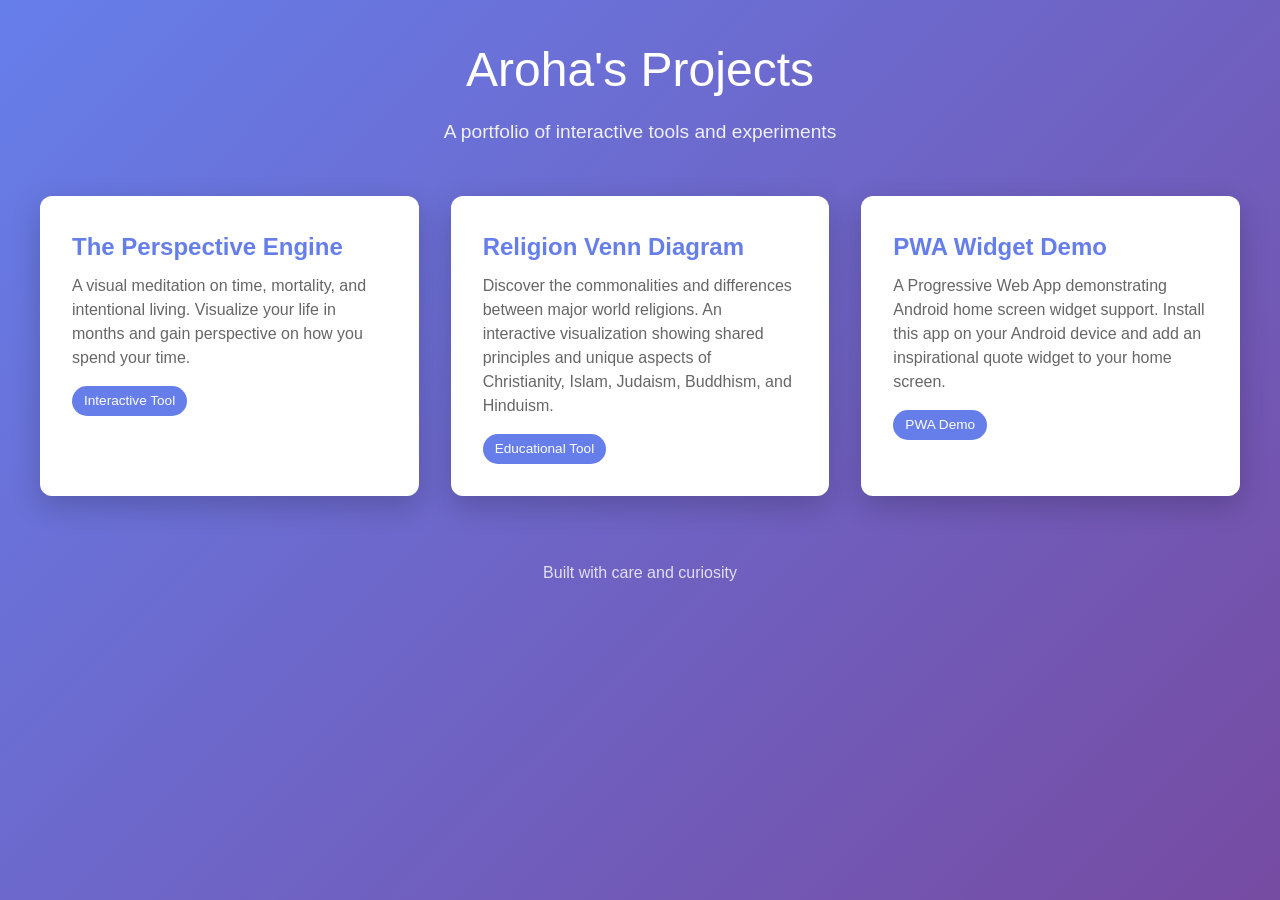
==== index.html @ a136aa9a "Remove Chromesthesia project and fix broken Word Color Synesthesia link" ====
<!DOCTYPE html>
<html lang="en">
<head>
    <meta charset="UTF-8">
    <meta name="viewport" content="width=device-width, initial-scale=1.0">
    <title>Aroha's Projects</title>
    <style>
        * {
            margin: 0;
            padding: 0;
            box-sizing: border-box;
        }

        body {
            font-family: -apple-system, BlinkMacSystemFont, 'Segoe UI', 'Roboto', 'Oxygen',
                'Ubuntu', 'Cantarell', 'Fira Sans', 'Droid Sans', 'Helvetica Neue', sans-serif;
            line-height: 1.6;
            background: linear-gradient(135deg, #667eea 0%, #764ba2 100%);
            min-height: 100vh;
            padding: 2rem;
        }

        .container {
            max-width: 1200px;
            margin: 0 auto;
        }

        header {
            text-align: center;
            color: white;
            margin-bottom: 3rem;
        }

        h1 {
            font-size: 3rem;
            font-weight: 300;
            margin-bottom: 0.5rem;
        }

        .subtitle {
            font-size: 1.2rem;
            opacity: 0.9;
        }

        .projects-grid {
            display: grid;
            grid-template-columns: repeat(auto-fill, minmax(300px, 1fr));
            gap: 2rem;
            margin-top: 2rem;
        }

        .project-card {
            background: white;
            border-radius: 12px;
            padding: 2rem;
            box-shadow: 0 10px 30px rgba(0, 0, 0, 0.2);
            transition: transform 0.3s ease, box-shadow 0.3s ease;
            text-decoration: none;
            color: inherit;
            display: block;
        }

        .project-card:hover {
            transform: translateY(-5px);
            box-shadow: 0 15px 40px rgba(0, 0, 0, 0.3);
        }

        .project-card h2 {
            font-size: 1.5rem;
            margin-bottom: 0.5rem;
            color: #667eea;
        }

        .project-card p {
            color: #666;
            line-height: 1.5;
        }

        .project-tag {
            display: inline-block;
            background: #667eea;
            color: white;
            padding: 0.25rem 0.75rem;
            border-radius: 20px;
            font-size: 0.85rem;
            margin-top: 1rem;
        }

        footer {
            text-align: center;
            color: white;
            margin-top: 4rem;
            opacity: 0.8;
        }
    </style>
</head>
<body>
    <div class="container">
        <header>
            <h1>Aroha's Projects</h1>
            <p class="subtitle">A portfolio of interactive tools and experiments</p>
        </header>

        <main>
            <div class="projects-grid">
                <a href="/perspective-engine/" class="project-card">
                    <h2>The Perspective Engine</h2>
                    <p>A visual meditation on time, mortality, and intentional living. Visualize your life in months and gain perspective on how you spend your time.</p>
                    <span class="project-tag">Interactive Tool</span>
                </a>

                <a href="/religion-venn-diagram/" class="project-card">
                    <h2>Religion Venn Diagram</h2>
                    <p>Discover the commonalities and differences between major world religions. An interactive visualization showing shared principles and unique aspects of Christianity, Islam, Judaism, Buddhism, and Hinduism.</p>
                    <span class="project-tag">Educational Tool</span>
                </a>

                <a href="/pwa-widget-demo/" class="project-card">
                    <h2>PWA Widget Demo</h2>
                    <p>A Progressive Web App demonstrating Android home screen widget support. Install this app on your Android device and add an inspirational quote widget to your home screen.</p>
                    <span class="project-tag">PWA Demo</span>
                </a>

                <!-- Future projects will be added here -->
            </div>
        </main>

        <footer>
            <p>Built with care and curiosity</p>
        </footer>
    </div>
</body>
</html>
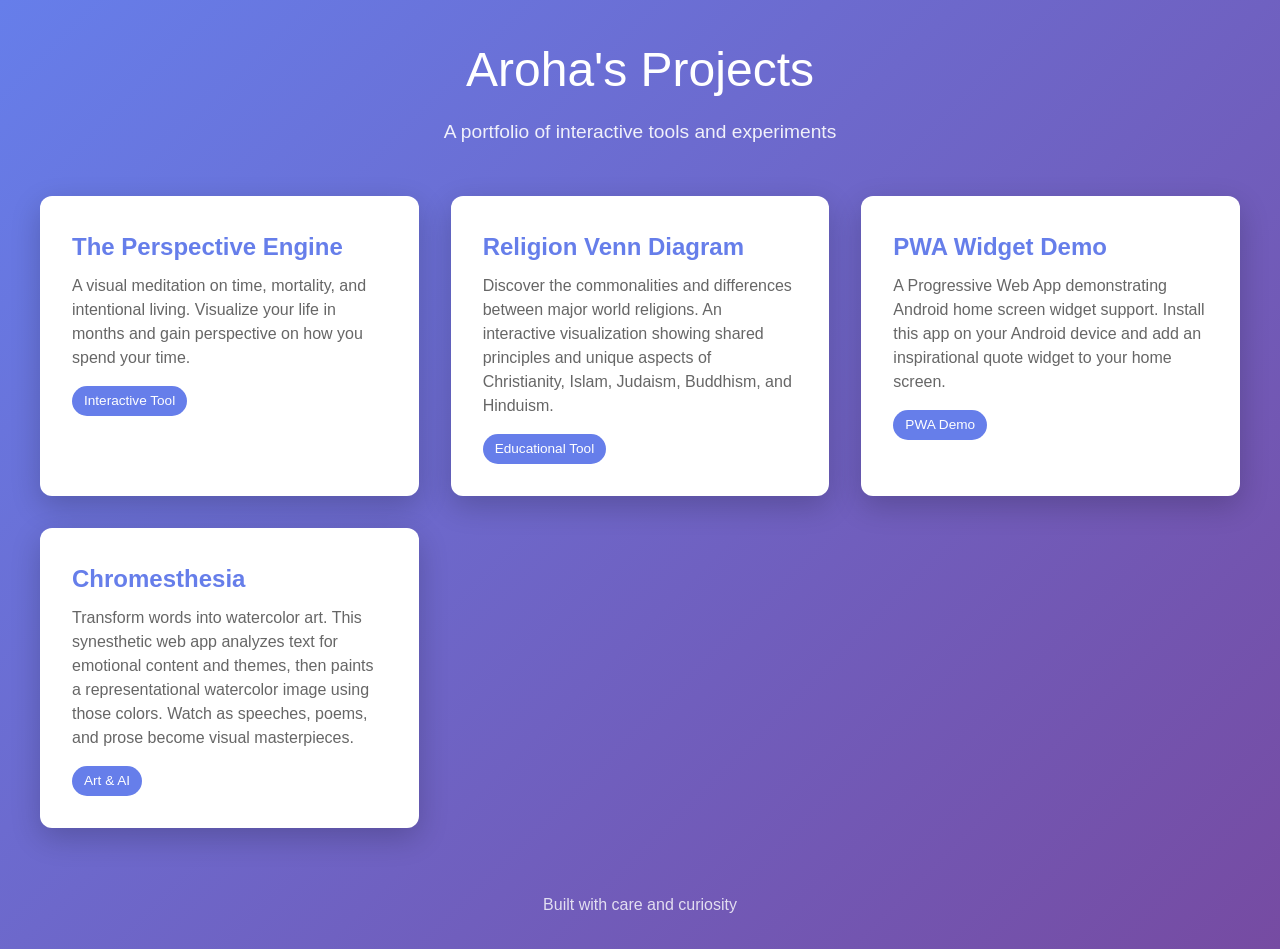
==== commit ef6fdf54: "Merge pull request #24 from arohaislove/claude/chromesthesia-watercolor-app-B8HPQ Add Chromesthesia " ====
--- a/index.html
+++ b/index.html
@@ -121,6 +121,12 @@
                     <span class="project-tag">PWA Demo</span>
                 </a>
 
+                <a href="/chromesthesia/" class="project-card">
+                    <h2>Chromesthesia</h2>
+                    <p>Transform words into watercolor art. This synesthetic web app analyzes text for emotional content and themes, then paints a representational watercolor image using those colors. Watch as speeches, poems, and prose become visual masterpieces.</p>
+                    <span class="project-tag">Art & AI</span>
+                </a>
+
                 <!-- Future projects will be added here -->
             </div>
         </main>
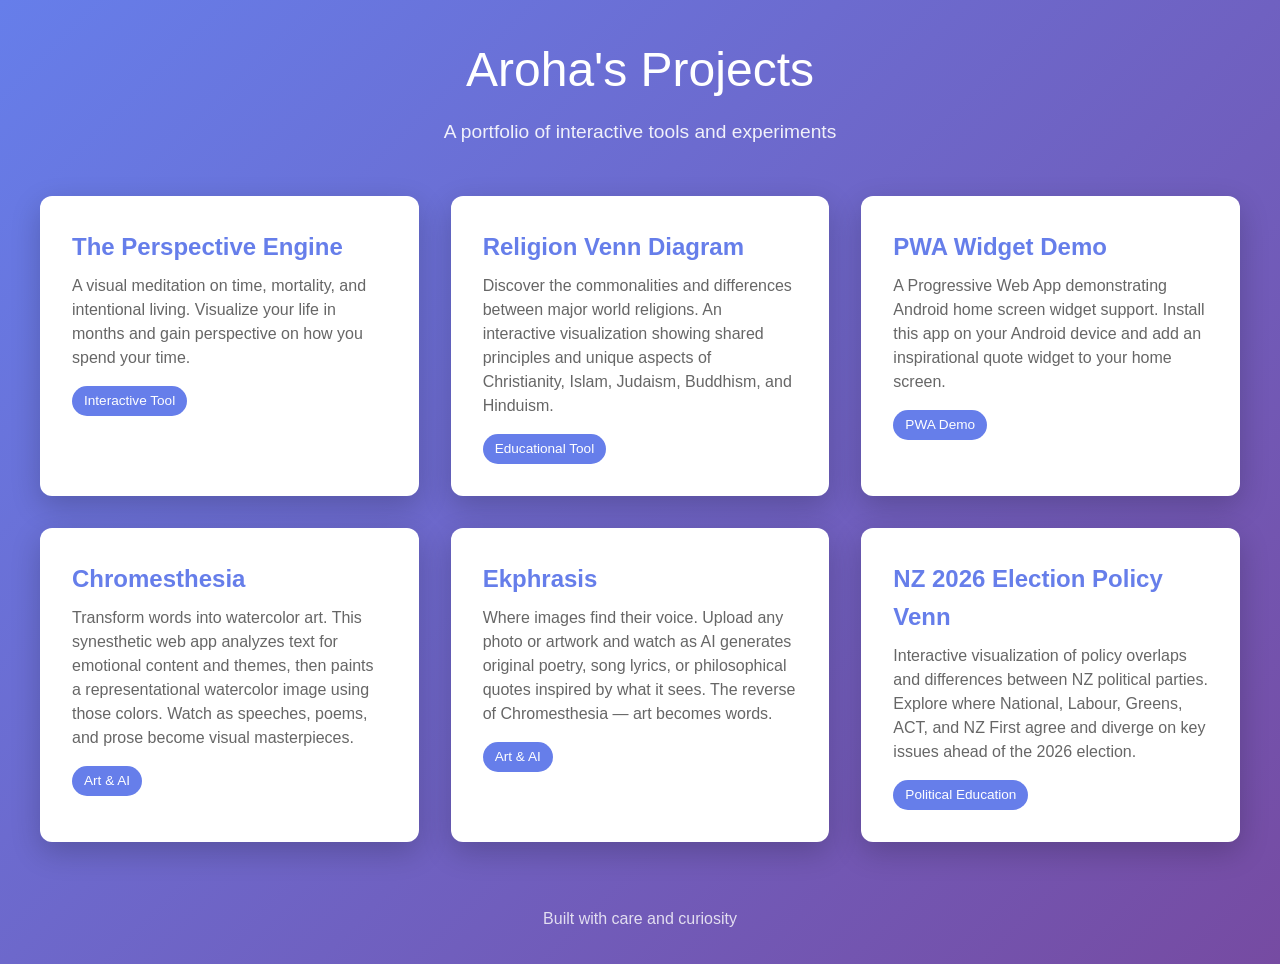
==== commit ca58f5e9: "Add NZ 2026 Election Policy Venn Diagram Created an interactive visualization showing policy overlap" ====
--- a/index.html
+++ b/index.html
@@ -127,6 +127,18 @@
                     <span class="project-tag">Art & AI</span>
                 </a>
 
+                <a href="/ekphrasis/" class="project-card">
+                    <h2>Ekphrasis</h2>
+                    <p>Where images find their voice. Upload any photo or artwork and watch as AI generates original poetry, song lyrics, or philosophical quotes inspired by what it sees. The reverse of Chromesthesia — art becomes words.</p>
+                    <span class="project-tag">Art & AI</span>
+                </a>
+
+                <a href="/nz-election-venn/" class="project-card">
+                    <h2>NZ 2026 Election Policy Venn</h2>
+                    <p>Interactive visualization of policy overlaps and differences between NZ political parties. Explore where National, Labour, Greens, ACT, and NZ First agree and diverge on key issues ahead of the 2026 election.</p>
+                    <span class="project-tag">Political Education</span>
+                </a>
+
                 <!-- Future projects will be added here -->
             </div>
         </main>
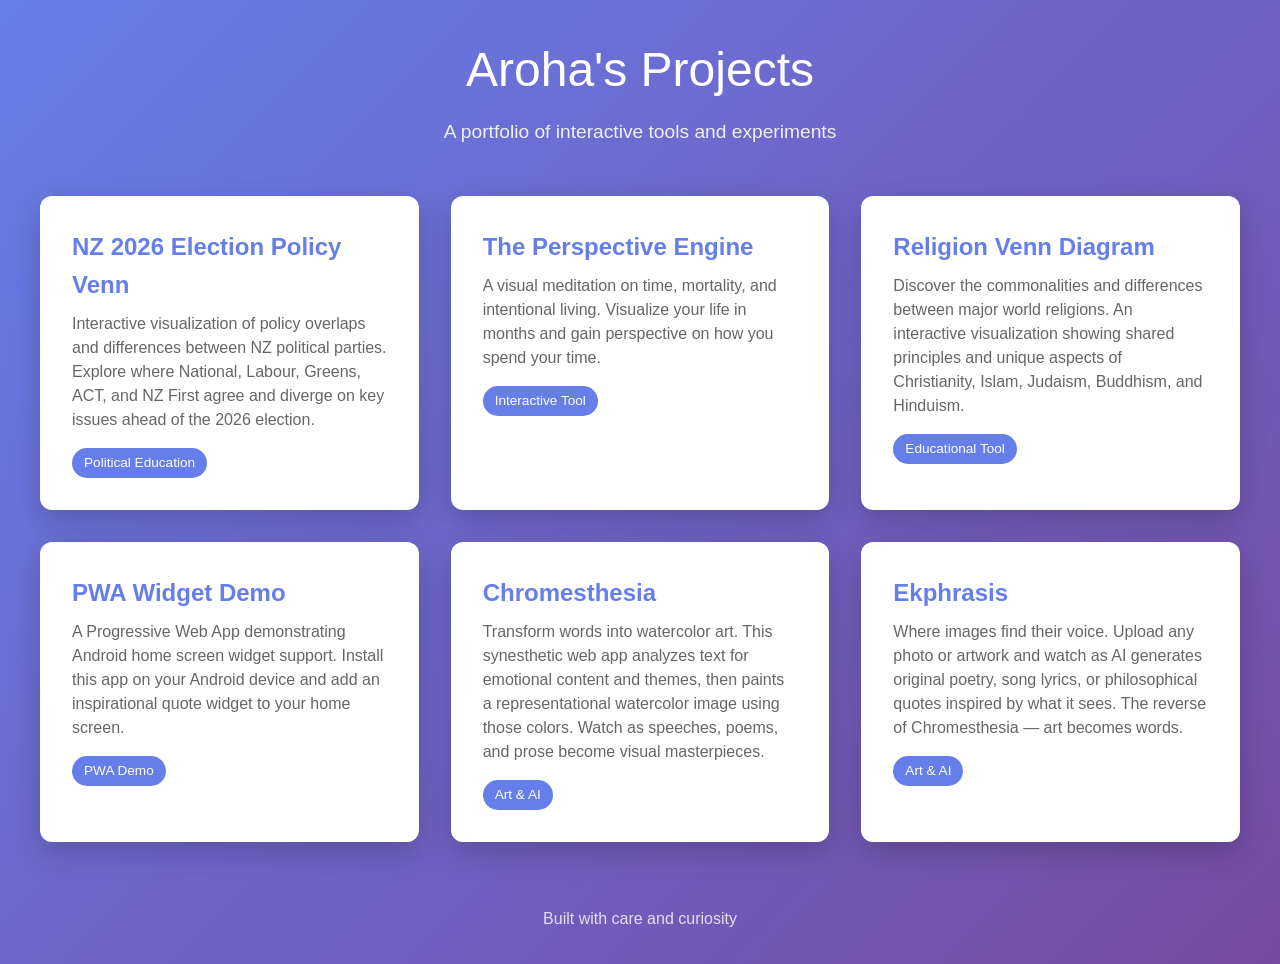
==== commit 562883f8: "Merge pull request #33 from arohaislove/claude/review-chat-code-qCmi6 Move NZ Election Venn to top o" ====
--- a/index.html
+++ b/index.html
@@ -103,6 +103,12 @@
 
         <main>
             <div class="projects-grid">
+                <a href="/nz-election-venn/" class="project-card">
+                    <h2>NZ 2026 Election Policy Venn</h2>
+                    <p>Interactive visualization of policy overlaps and differences between NZ political parties. Explore where National, Labour, Greens, ACT, and NZ First agree and diverge on key issues ahead of the 2026 election.</p>
+                    <span class="project-tag">Political Education</span>
+                </a>
+
                 <a href="/perspective-engine/" class="project-card">
                     <h2>The Perspective Engine</h2>
                     <p>A visual meditation on time, mortality, and intentional living. Visualize your life in months and gain perspective on how you spend your time.</p>
@@ -133,12 +139,6 @@
                     <span class="project-tag">Art & AI</span>
                 </a>
 
-                <a href="/nz-election-venn/" class="project-card">
-                    <h2>NZ 2026 Election Policy Venn</h2>
-                    <p>Interactive visualization of policy overlaps and differences between NZ political parties. Explore where National, Labour, Greens, ACT, and NZ First agree and diverge on key issues ahead of the 2026 election.</p>
-                    <span class="project-tag">Political Education</span>
-                </a>
-
                 <!-- Future projects will be added here -->
             </div>
         </main>
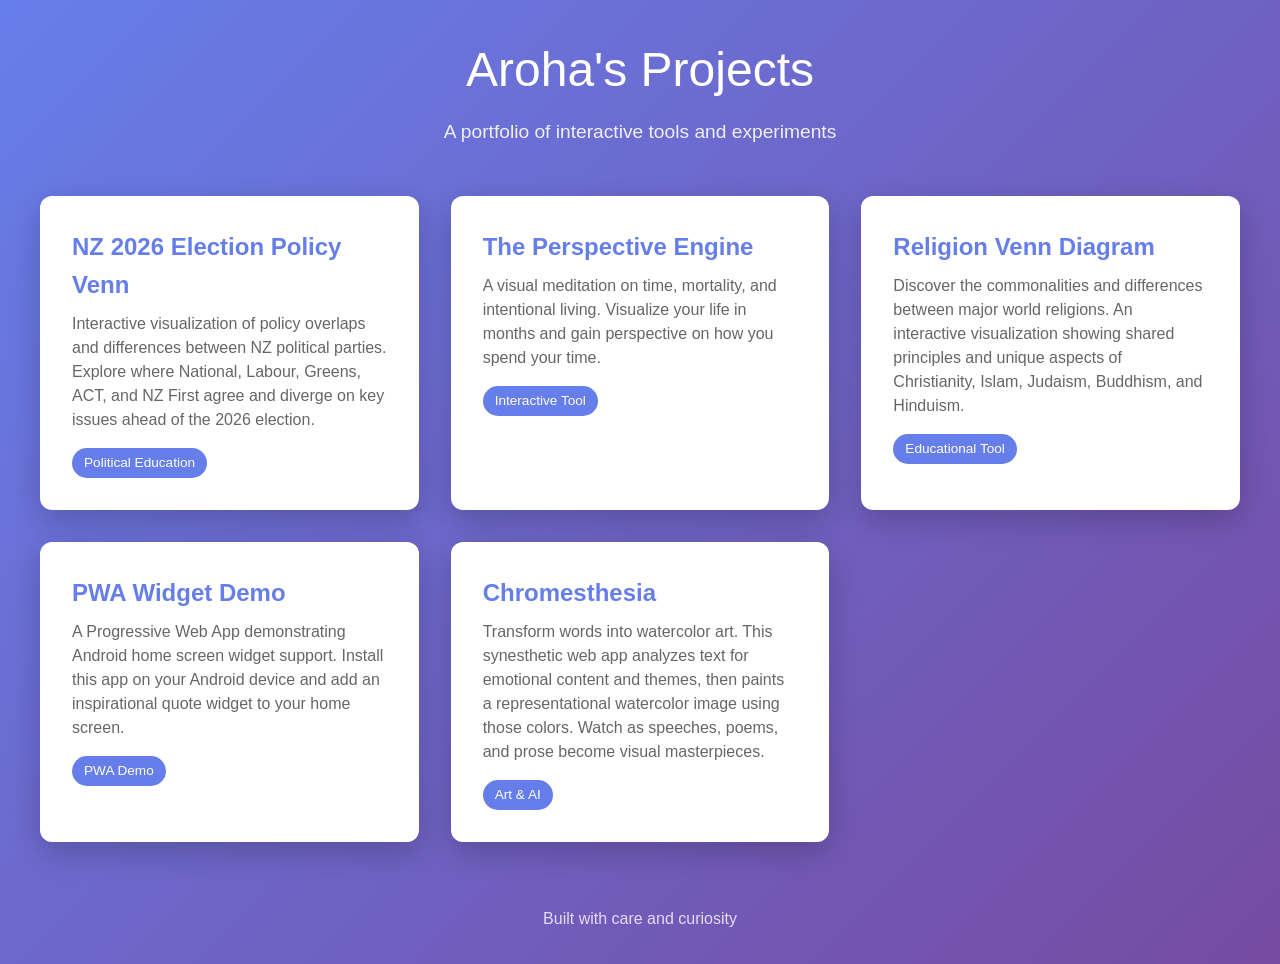
==== commit 7e4c8c9d: "Remove Ekphrasis from projects page (moving to Replit for backend work)" ====
--- a/index.html
+++ b/index.html
@@ -133,12 +133,6 @@
                     <span class="project-tag">Art & AI</span>
                 </a>
 
-                <a href="/ekphrasis/" class="project-card">
-                    <h2>Ekphrasis</h2>
-                    <p>Where images find their voice. Upload any photo or artwork and watch as AI generates original poetry, song lyrics, or philosophical quotes inspired by what it sees. The reverse of Chromesthesia — art becomes words.</p>
-                    <span class="project-tag">Art & AI</span>
-                </a>
-
                 <!-- Future projects will be added here -->
             </div>
         </main>
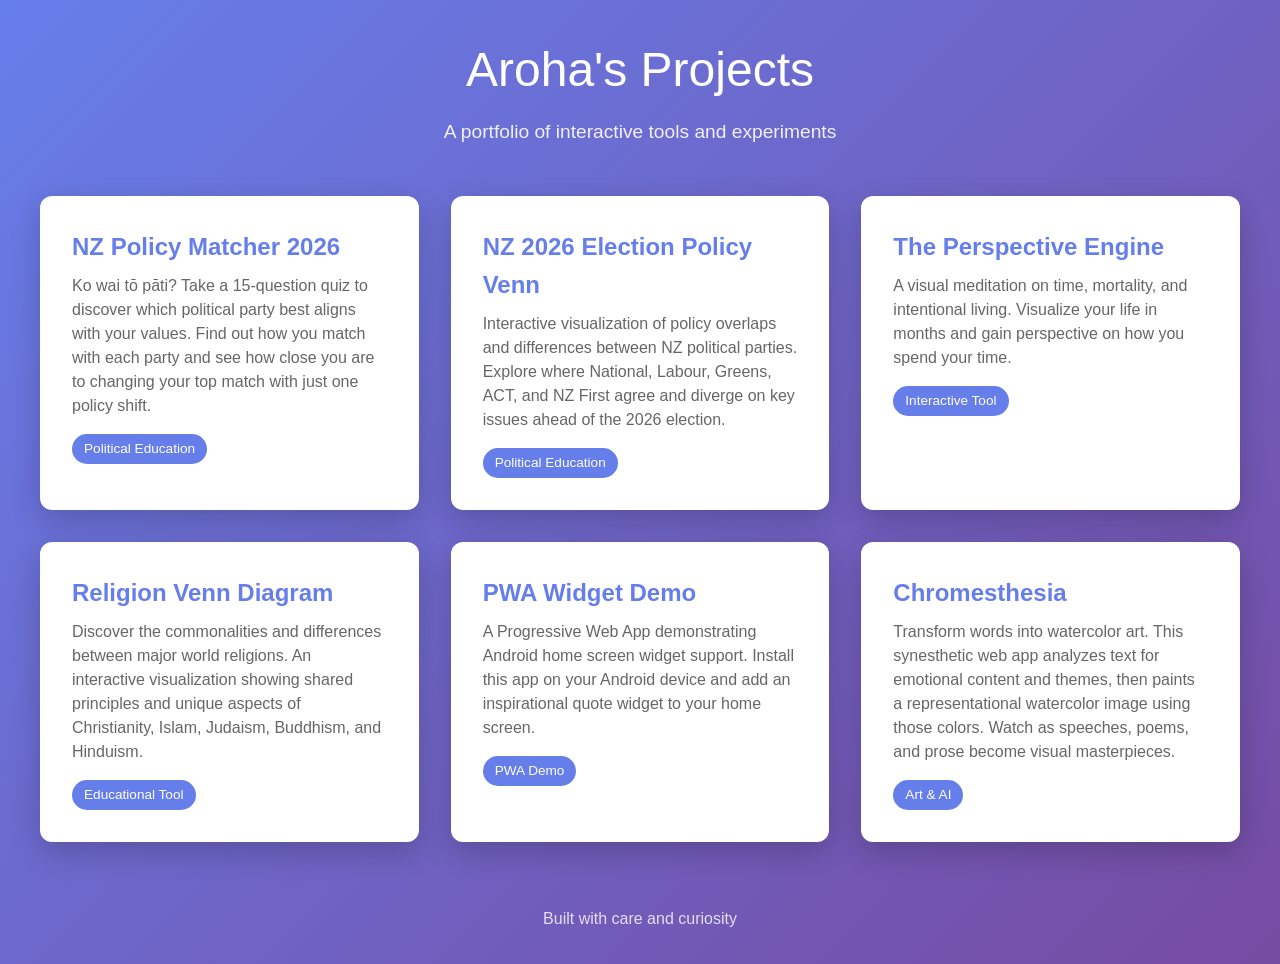
==== commit b72e6597: "Add NZ Policy Matcher 2026 - Interactive election quiz New Features: - 15-question policy quiz cover" ====
--- a/index.html
+++ b/index.html
@@ -103,6 +103,12 @@
 
         <main>
             <div class="projects-grid">
+                <a href="/nz-policy-matcher/" class="project-card">
+                    <h2>NZ Policy Matcher 2026</h2>
+                    <p>Ko wai tō pāti? Take a 15-question quiz to discover which political party best aligns with your values. Find out how you match with each party and see how close you are to changing your top match with just one policy shift.</p>
+                    <span class="project-tag">Political Education</span>
+                </a>
+
                 <a href="/nz-election-venn/" class="project-card">
                     <h2>NZ 2026 Election Policy Venn</h2>
                     <p>Interactive visualization of policy overlaps and differences between NZ political parties. Explore where National, Labour, Greens, ACT, and NZ First agree and diverge on key issues ahead of the 2026 election.</p>
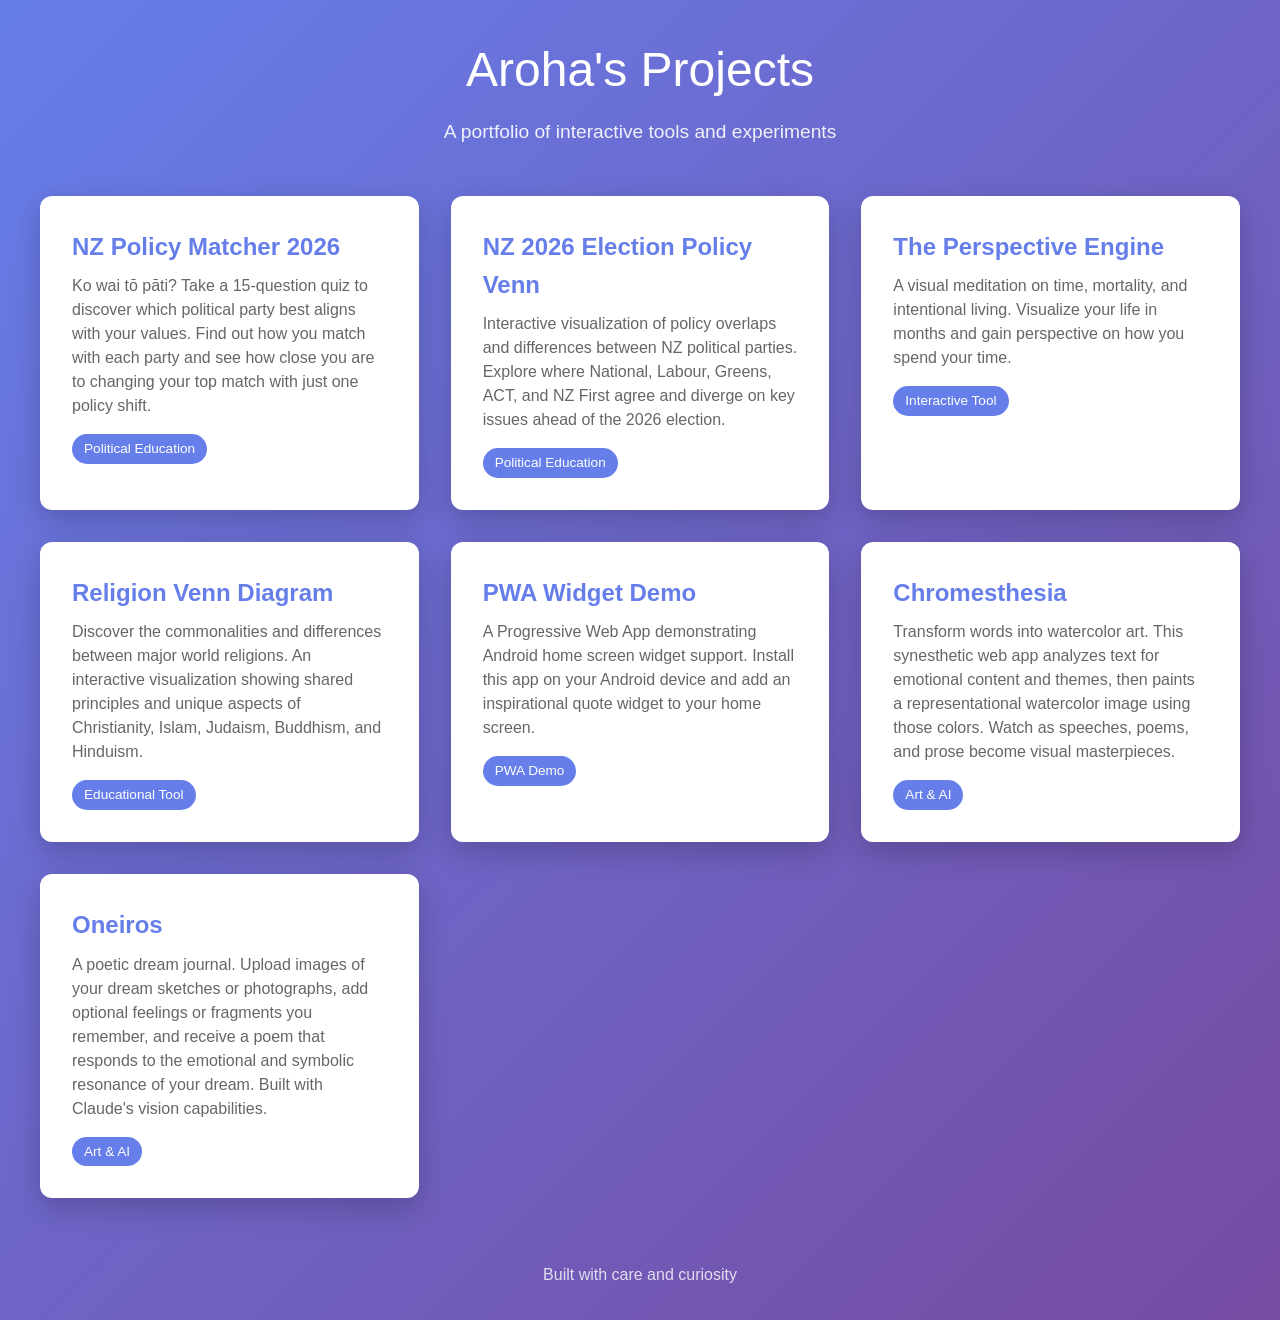
==== commit 8306ebbb: "Merge pull request #38 from arohaislove/claude/build-oneiros-app-qEPF4 Add Oneiros dream journal pro" ====
--- a/index.html
+++ b/index.html
@@ -4,6 +4,15 @@
     <meta charset="UTF-8">
     <meta name="viewport" content="width=device-width, initial-scale=1.0">
     <title>Aroha's Projects</title>
+
+    <!-- Privacy-friendly analytics by Plausible -->
+    <script async src="https://plausible.io/js/pa-YDHVJtiLBBWA8IRTBSaq6.js"></script>
+    <script>
+      window.plausible=window.plausible||function(){(plausible.q=plausible.q||[]).push(arguments)},plausible.init=plausible.init||function(i){plausible.o=i||{}};
+      plausible.init()
+    </script>
+    <script src="/shared/analytics.js"></script>
+
     <style>
         * {
             margin: 0;
@@ -103,39 +112,45 @@
 
         <main>
             <div class="projects-grid">
-                <a href="/nz-policy-matcher/" class="project-card">
+                <a href="/nz-policy-matcher/" class="project-card" data-track="Project: NZ Policy Matcher">
                     <h2>NZ Policy Matcher 2026</h2>
                     <p>Ko wai tō pāti? Take a 15-question quiz to discover which political party best aligns with your values. Find out how you match with each party and see how close you are to changing your top match with just one policy shift.</p>
                     <span class="project-tag">Political Education</span>
                 </a>
 
-                <a href="/nz-election-venn/" class="project-card">
+                <a href="/nz-election-venn/" class="project-card" data-track="Project: NZ Election Venn">
                     <h2>NZ 2026 Election Policy Venn</h2>
                     <p>Interactive visualization of policy overlaps and differences between NZ political parties. Explore where National, Labour, Greens, ACT, and NZ First agree and diverge on key issues ahead of the 2026 election.</p>
                     <span class="project-tag">Political Education</span>
                 </a>
 
-                <a href="/perspective-engine/" class="project-card">
+                <a href="/perspective-engine/" class="project-card" data-track="Project: Perspective Engine">
                     <h2>The Perspective Engine</h2>
                     <p>A visual meditation on time, mortality, and intentional living. Visualize your life in months and gain perspective on how you spend your time.</p>
                     <span class="project-tag">Interactive Tool</span>
                 </a>
 
-                <a href="/religion-venn-diagram/" class="project-card">
+                <a href="/religion-venn-diagram/" class="project-card" data-track="Project: Religion Venn">
                     <h2>Religion Venn Diagram</h2>
                     <p>Discover the commonalities and differences between major world religions. An interactive visualization showing shared principles and unique aspects of Christianity, Islam, Judaism, Buddhism, and Hinduism.</p>
                     <span class="project-tag">Educational Tool</span>
                 </a>
 
-                <a href="/pwa-widget-demo/" class="project-card">
+                <a href="/pwa-widget-demo/" class="project-card" data-track="Project: PWA Widget">
                     <h2>PWA Widget Demo</h2>
                     <p>A Progressive Web App demonstrating Android home screen widget support. Install this app on your Android device and add an inspirational quote widget to your home screen.</p>
                     <span class="project-tag">PWA Demo</span>
                 </a>
 
-                <a href="/chromesthesia/" class="project-card">
+                <a href="/chromesthesia/" class="project-card" data-track="Project: Chromesthesia">
                     <h2>Chromesthesia</h2>
                     <p>Transform words into watercolor art. This synesthetic web app analyzes text for emotional content and themes, then paints a representational watercolor image using those colors. Watch as speeches, poems, and prose become visual masterpieces.</p>
+                    <span class="project-tag">Art & AI</span>
+                </a>
+
+                <a href="/oneiros/" class="project-card" data-track="Project: Oneiros">
+                    <h2>Oneiros</h2>
+                    <p>A poetic dream journal. Upload images of your dream sketches or photographs, add optional feelings or fragments you remember, and receive a poem that responds to the emotional and symbolic resonance of your dream. Built with Claude's vision capabilities.</p>
                     <span class="project-tag">Art & AI</span>
                 </a>
 
@@ -147,5 +162,20 @@
             <p>Built with care and curiosity</p>
         </footer>
     </div>
+
+    <script>
+        // Initialize analytics when DOM is ready
+        if (document.readyState === 'loading') {
+            document.addEventListener('DOMContentLoaded', () => {
+                if (window.Analytics) {
+                    Analytics.init();
+                }
+            });
+        } else {
+            if (window.Analytics) {
+                Analytics.init();
+            }
+        }
+    </script>
 </body>
 </html>
